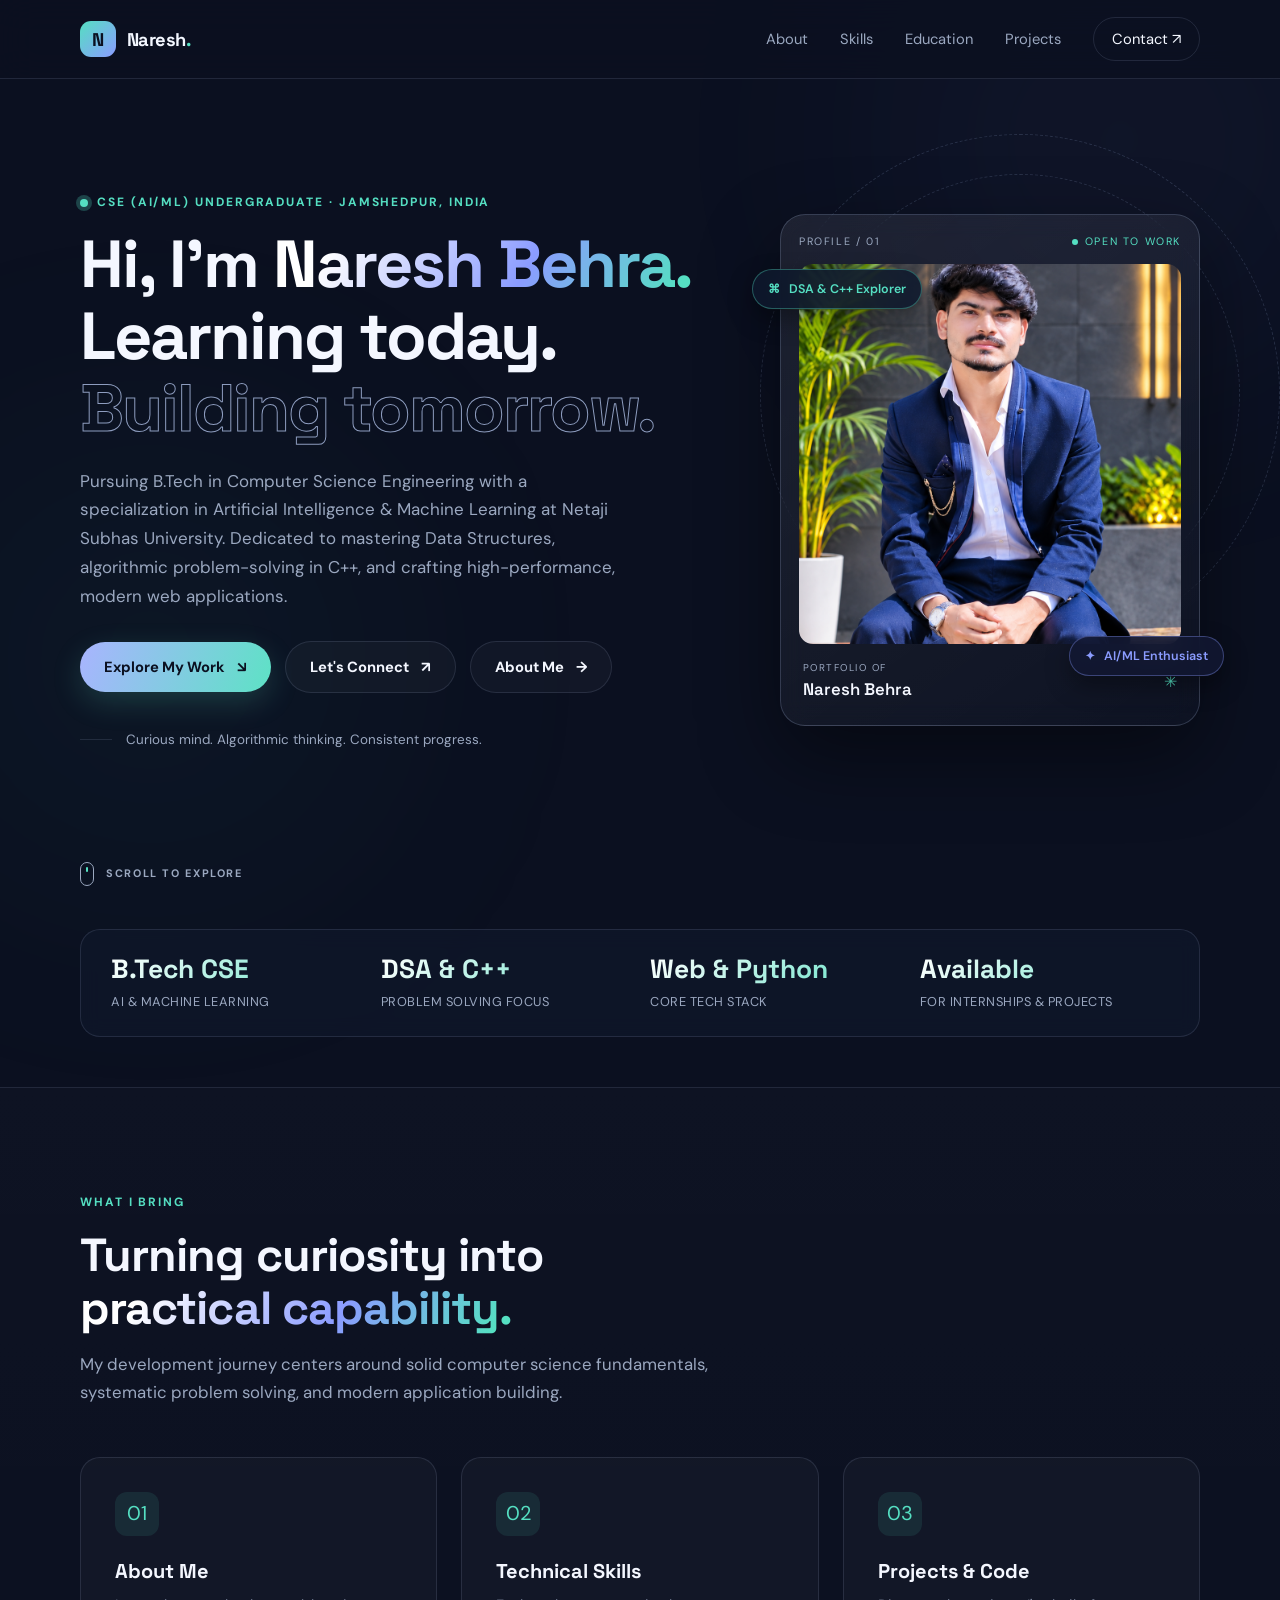
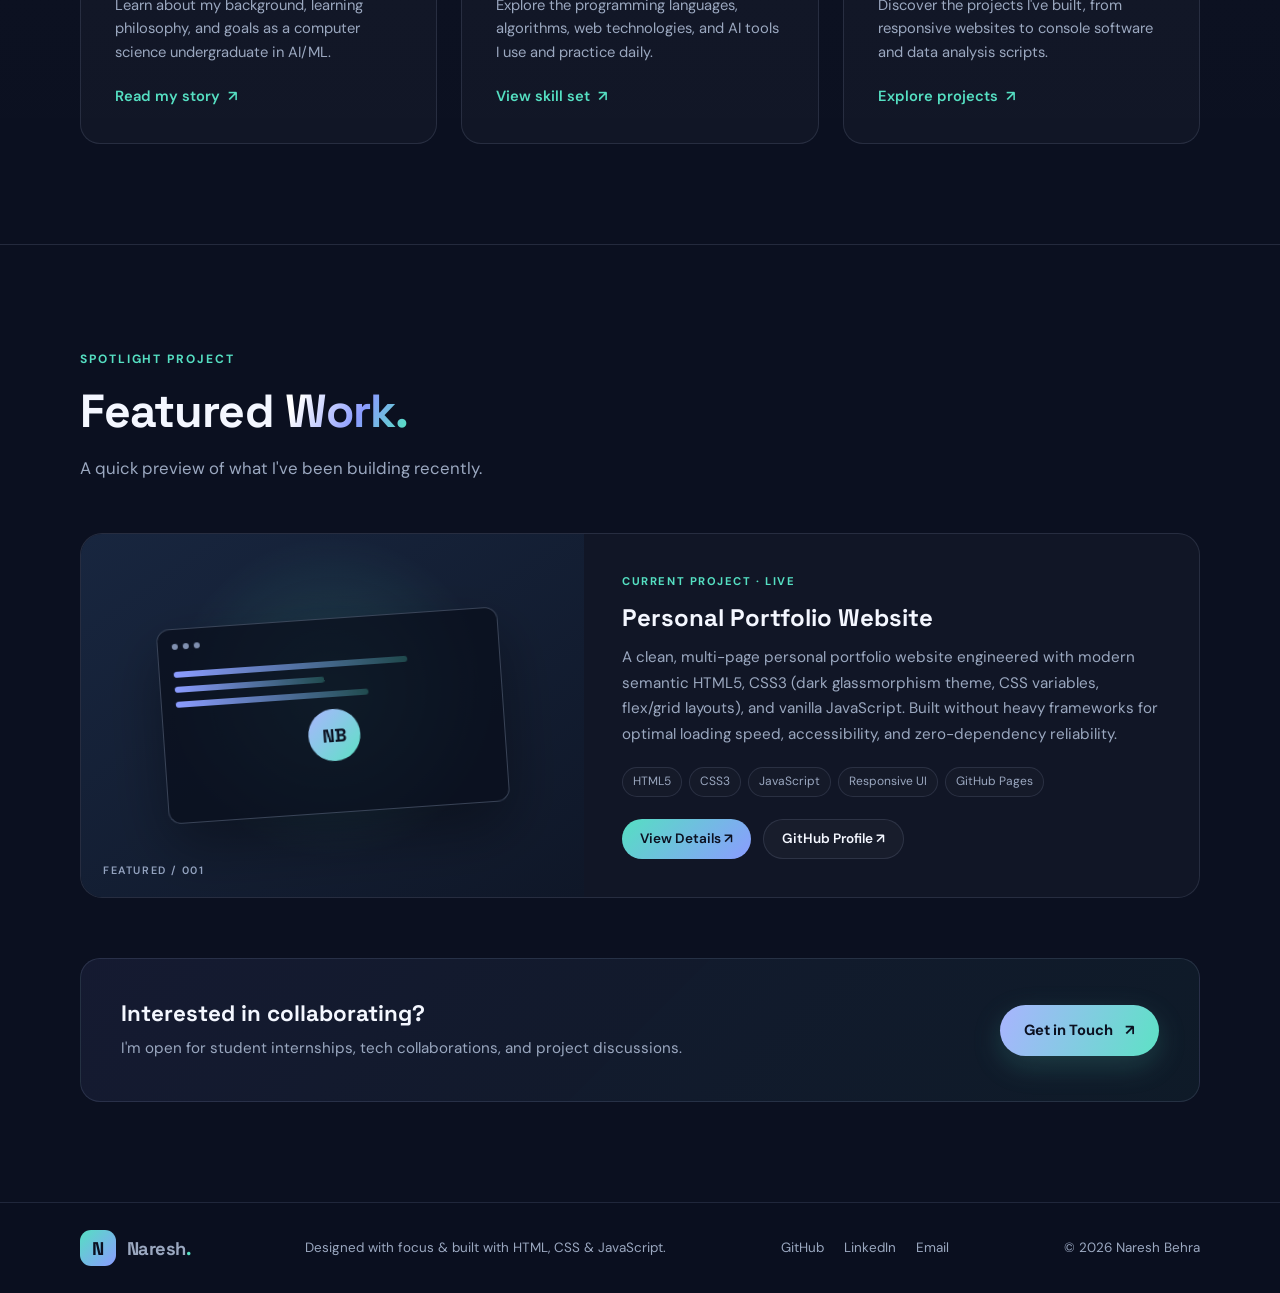
==== index.html @ 18ef7a57 "feat: complete professional portfolio upgrade with assets" ====
<!DOCTYPE html>
<html lang="en">

<head>
    <meta charset="UTF-8">
    <meta name="viewport" content="width=device-width, initial-scale=1.0">

    <meta name="description"
        content="Naresh Behra - B.Tech Computer Science Engineering (AI/ML) student portfolio. Passionate about DSA, C++, web development, and artificial intelligence.">
    <meta name="keywords"
        content="Naresh Behra, Portfolio, CSE, AI ML, B.Tech, Jamshedpur, C++, DSA, Web Developer">
    <meta name="author" content="Naresh Behra">
    <meta name="theme-color" content="#0b1020">

    <!-- Open Graph for LinkedIn / WhatsApp preview -->
    <meta property="og:title" content="Naresh Behra | CSE (AI/ML) Student Portfolio">
    <meta property="og:description"
        content="Portfolio of Naresh Behra - B.Tech CSE (AI/ML) student at Netaji Subhas University, Jamshedpur.">
    <meta property="og:type" content="website">

    <!-- Favicon -->
    <link rel="icon" type="image/svg+xml"
        href="data:image/svg+xml,<svg xmlns='http://www.w3.org/2000/svg' viewBox='0 0 100 100'><rect width='100' height='100' rx='25' fill='%230b1020'/><text x='50%' y='68%' font-family='sans-serif' font-weight='900' font-size='60' fill='%2355dfc2' text-anchor='middle'>N</text></svg>">

    <title>Home | Naresh Behra</title>

    <!-- Google Fonts -->
    <link rel="preconnect" href="https://fonts.googleapis.com">
    <link rel="preconnect" href="https://fonts.gstatic.com" crossorigin>
    <link
        href="https://fonts.googleapis.com/css2?family=DM+Sans:ital,wght@0,400;0,500;0,600;0,700;1,400&family=Space+Grotesk:wght@400;500;600;700&display=swap"
        rel="stylesheet">

    <!-- CSS -->
    <link rel="stylesheet" href="style.css">

    <!-- JavaScript -->
    <script src="script.js" defer></script>
</head>

<body>

    <!-- ==============================
         BACKGROUND EFFECTS
    ================================= -->
    <div class="ambient ambient-one" aria-hidden="true"></div>
    <div class="ambient ambient-two" aria-hidden="true"></div>

    <!-- ==============================
         NAVIGATION BAR
    ================================= -->
    <header class="site-header">
        <nav class="nav container" aria-label="Main navigation">
            <!-- Brand Logo -->
            <a class="brand" href="index.html">
                <span class="brand-mark">N</span>
                <span>Naresh<span class="brand-dot">.</span></span>
            </a>

            <!-- Mobile Menu Button -->
            <button class="menu-toggle" id="menuToggle" aria-label="Open navigation" aria-expanded="false">
                ☰
            </button>

            <!-- Navigation Links -->
            <div class="nav-links" id="navLinks">
                <a href="about.html">About</a>
                <a href="skills.html">Skills</a>
                <a href="education.html">Education</a>
                <a href="projects.html">Projects</a>
                <a href="contact.html" class="nav-contact">Contact <span>↗</span></a>
            </div>
        </nav>
    </header>

    <!-- ==============================
         MAIN CONTENT
    ================================= -->
    <main>

        <!-- ==============================
             HERO SECTION
        ================================= -->
        <section class="hero container" id="home">
            <!-- Hero Copy -->
            <div class="hero-copy">
                <p class="eyebrow">
                    <span class="status-dot"></span>
                    CSE (AI/ML) UNDERGRADUATE · JAMSHEDPUR, INDIA
                </p>

                <h1>
                    Hi, I'm
                    <span class="gradient-text">Naresh Behra.</span>
                    <br>
                    Learning today.
                    <br>
                    <span class="outline-text">Building tomorrow.</span>
                </h1>

                <p class="hero-description">
                    Pursuing B.Tech in Computer Science Engineering with a specialization in Artificial Intelligence &
                    Machine Learning at Netaji Subhas University. Dedicated to mastering Data Structures, algorithmic
                    problem-solving in C++, and crafting high-performance, modern web applications.
                </p>

                <!-- Hero Buttons -->
                <div class="hero-actions">
                    <a class="button button-primary" href="projects.html">
                        Explore My Work
                        <span>↘</span>
                    </a>

                    <a class="button button-quiet" href="contact.html">
                        Let's Connect
                        <span>↗</span>
                    </a>

                    <a class="button button-quiet" href="about.html">
                        About Me
                        <span>→</span>
                    </a>
                </div>

                <!-- Hero Meta Line -->
                <div class="hero-meta">
                    <span class="meta-line"></span>
                    <span>Curious mind. Algorithmic thinking. Consistent progress.</span>
                </div>
            </div>

            <!-- ==============================
                 PROFILE IMAGE / VISUAL
            ================================= -->
            <div class="hero-visual">
                <div class="photo-frame">
                    <!-- Image Header -->
                    <div class="photo-topline">
                        <span>PROFILE / 01</span>
                        <span class="live-label">
                            <i></i>
                            OPEN TO WORK
                        </span>
                    </div>

                    <!-- Profile Image with Fallback -->
                    <img class="profile-photo"
                         src="assets/images/profile.png"
                         alt="Naresh Behra profile photo"
                         onerror="this.classList.add('img-fallback'); document.getElementById('avatarFallback').classList.add('show');">

                    <!-- Fallback Avatar (shown if image is missing) -->
                    <div class="avatar-fallback" id="avatarFallback">
                        <div class="avatar-fallback-initials">NB</div>
                        <div class="avatar-fallback-name">Naresh Behra</div>
                        <div class="avatar-fallback-tag">B.TECH CSE (AI/ML)</div>
                    </div>

                    <!-- Image Caption -->
                    <div class="photo-caption">
                        <div>
                            <span class="caption-label">PORTFOLIO OF</span>
                            <strong>Naresh Behra</strong>
                        </div>
                        <span class="caption-symbol">✳</span>
                    </div>
                </div>

                <!-- Floating Decorative Chips -->
                <div class="floating-chip chip-top">
                    <span>⌘</span>
                    DSA & C++ Explorer
                </div>

                <div class="floating-chip chip-bottom">
                    <span>✦</span>
                    AI/ML Enthusiast
                </div>

                <!-- Decorative Orbits -->
                <div class="orbit orbit-one"></div>
                <div class="orbit orbit-two"></div>
            </div>

            <!-- Scroll Indicator -->
            <a class="scroll-cue" href="about.html">
                <span class="scroll-mouse"></span>
                SCROLL TO EXPLORE
            </a>
        </section>

        <!-- ==============================
             STATS STRIP SECTION
        ================================= -->
        <section class="container" style="margin-top: -20px; margin-bottom: 50px;">
            <div class="stats-strip">
                <div class="stat-item">
                    <span class="stat-number">B.Tech CSE</span>
                    <span class="stat-label">AI & MACHINE LEARNING</span>
                </div>
                <div class="stat-item">
                    <span class="stat-number">DSA & C++</span>
                    <span class="stat-label">PROBLEM SOLVING FOCUS</span>
                </div>
                <div class="stat-item">
                    <span class="stat-number">Web & Python</span>
                    <span class="stat-label">CORE TECH STACK</span>
                </div>
                <div class="stat-item">
                    <span class="stat-number">Available</span>
                    <span class="stat-label">FOR INTERNSHIPS & PROJECTS</span>
                </div>
            </div>
        </section>

        <!-- ==============================
             WELCOME / CAPABILITIES SECTION
        ================================= -->
        <section class="section section-alt">
            <div class="container">
                <div class="section-heading">
                    <p class="eyebrow">WHAT I BRING</p>
                    <h2>
                        Turning curiosity into
                        <span class="gradient-text">practical capability.</span>
                    </h2>
                    <p class="section-intro">
                        My development journey centers around solid computer science fundamentals, systematic problem
                        solving, and modern application building.
                    </p>
                </div>

                <!-- Quick Navigation Cards -->
                <div class="skills-grid">
                    <!-- About Card -->
                    <article class="skill-card">
                        <div class="skill-icon">01</div>
                        <h3>About Me</h3>
                        <p>
                            Learn about my background, learning philosophy, and goals as a computer science
                            undergraduate in AI/ML.
                        </p>
                        <a class="text-link" href="about.html">
                            Read my story <span>↗</span>
                        </a>
                    </article>

                    <!-- Skills Card -->
                    <article class="skill-card">
                        <div class="skill-icon">02</div>
                        <h3>Technical Skills</h3>
                        <p>
                            Explore the programming languages, algorithms, web technologies, and AI tools I use and
                            practice daily.
                        </p>
                        <a class="text-link" href="skills.html">
                            View skill set <span>↗</span>
                        </a>
                    </article>

                    <!-- Projects Card -->
                    <article class="skill-card">
                        <div class="skill-icon">03</div>
                        <h3>Projects & Code</h3>
                        <p>
                            Discover the projects I've built, from responsive websites to console software and data
                            analysis scripts.
                        </p>
                        <a class="text-link" href="projects.html">
                            Explore projects <span>↗</span>
                        </a>
                    </article>
                </div>
            </div>
        </section>

        <!-- ==============================
             FEATURED SPOTLIGHT SECTION
        ================================= -->
        <section class="section container">
            <div class="section-heading">
                <p class="eyebrow">SPOTLIGHT PROJECT</p>
                <h2>Featured <span class="gradient-text">Work.</span></h2>
                <p class="section-intro">
                    A quick preview of what I've been building recently.
                </p>
            </div>

            <article class="project-card">
                <div class="project-art">
                    <div class="art-window">
                        <div class="window-dots"><i></i><i></i><i></i></div>
                        <div class="art-lines"><span></span><span></span><span></span></div>
                        <div class="art-orb">NB</div>
                    </div>
                    <span class="art-label">FEATURED / 001</span>
                </div>

                <div class="project-info">
                    <div class="project-status">CURRENT PROJECT · LIVE</div>
                    <h3>Personal Portfolio Website</h3>
                    <p>
                        A clean, multi-page personal portfolio website engineered with modern semantic HTML5, CSS3
                        (dark glassmorphism theme, CSS variables, flex/grid layouts), and vanilla JavaScript. Built
                        without heavy frameworks for optimal loading speed, accessibility, and zero-dependency
                        reliability.
                    </p>

                    <div class="skill-tags">
                        <span>HTML5</span>
                        <span>CSS3</span>
                        <span>JavaScript</span>
                        <span>Responsive UI</span>
                        <span>GitHub Pages</span>
                    </div>

                    <div class="project-actions">
                        <a href="projects.html" class="project-btn project-btn-primary">
                            View Details ↗
                        </a>
                        <a href="https://github.com/NB-CSE" target="_blank" rel="noopener noreferrer"
                            class="project-btn project-btn-secondary">
                            GitHub Profile ↗
                        </a>
                    </div>
                </div>
            </article>

            <!-- Call to Action Banner -->
            <div style="margin-top: 60px; padding: 40px; border-radius: var(--radius-lg); background: linear-gradient(135deg, rgba(139, 156, 255, 0.08), rgba(85, 223, 194, 0.05)); border: 1px solid var(--line); display: flex; flex-wrap: wrap; justify-content: space-between; align-items: center; gap: 20px;">
                <div>
                    <h3 style="margin: 0 0 8px; font: 700 1.4rem 'Space Grotesk', sans-serif;">Interested in collaborating?</h3>
                    <p style="margin: 0; color: var(--muted); font-size: 0.95rem;">I'm open for student internships, tech collaborations, and project discussions.</p>
                </div>
                <a href="contact.html" class="button button-primary">
                    Get in Touch <span>↗</span>
                </a>
            </div>
        </section>

    </main>

    <!-- ==============================
         FOOTER SECTION
    ================================= -->
    <footer class="site-footer">
        <div class="container footer-inner">
            <a class="brand" href="index.html">
                <span class="brand-mark">N</span>
                <span>Naresh<span class="brand-dot">.</span></span>
            </a>

            <p>
                Designed with focus & built with HTML, CSS & JavaScript.
            </p>

            <div class="footer-links">
                <a href="https://github.com/NB-CSE" target="_blank" rel="noopener noreferrer">GitHub</a>
                <a href="https://www.linkedin.com/in/naresh-b25269381" target="_blank" rel="noopener noreferrer">LinkedIn</a>
                <a href="mailto:nareshbehra911@gmail.com">Email</a>
            </div>

            <span>
                © <span class="current-year">2026</span> Naresh Behra
            </span>
        </div>
    </footer>

</body>

</html>
---- style.css ----
@import url('https://fonts.googleapis.com/css2?family=DM+Sans:ital,wght@0,400;0,500;0,600;0,700;1,400&family=Space+Grotesk:wght@400;500;600;700&display=swap');

/* ==========================================================================
   1. ROOT VARIABLES & THEME SETUP
   ========================================================================== */

:root {
    --bg: #0b1020;
    --surface: #111a2e;
    --surface-2: #151f35;
    --surface-card: rgba(255, 255, 255, 0.028);
    --surface-card-hover: rgba(255, 255, 255, 0.055);
    --text: #f4f7ff;
    --muted: #9ba8c0;
    --line: rgba(184, 202, 235, .13);
    --line-highlight: rgba(85, 223, 194, 0.35);
    --accent: #8b9cff;
    --accent-2: #55dfc2;
    --accent-glow: rgba(85, 223, 194, 0.18);
    --max: 1120px;
    --radius-sm: 8px;
    --radius-md: 14px;
    --radius-lg: 20px;
    --radius-full: 9999px;
    --shadow-soft: 0 10px 30px rgba(0, 0, 0, 0.35);
    --shadow-hover: 0 20px 45px rgba(0, 0, 0, 0.45);
}

/* ==========================================================================
   2. GLOBAL RESET & BASE STYLES
   ========================================================================== */

*, *::before, *::after {
    box-sizing: border-box;
}

html {
    scroll-behavior: smooth;
    scroll-padding-top: 90px;
}

body {
    margin: 0;
    color: var(--text);
    background: var(--bg);
    font-family: 'DM Sans', -apple-system, BlinkMacSystemFont, 'Segoe UI', Roboto, sans-serif;
    line-height: 1.65;
    overflow-x: hidden;
    -webkit-font-smoothing: antialiased;
    -moz-osx-font-smoothing: grayscale;
}

a {
    color: inherit;
    text-decoration: none;
}

button, input, textarea {
    font: inherit;
}

img {
    max-width: 100%;
    height: auto;
    display: block;
}

.container {
    width: min(var(--max), calc(100% - 48px));
    margin-inline: auto;
}

/* ==========================================================================
   3. AMBIENT GLOW BACKGROUNDS
   ========================================================================== */

.ambient {
    position: fixed;
    border-radius: 50%;
    filter: blur(140px);
    z-index: -1;
    pointer-events: none;
    opacity: 0.65;
}

.ambient-one {
    top: -120px;
    right: -100px;
    width: 520px;
    height: 520px;
    background: radial-gradient(circle, rgba(139, 156, 255, .22), transparent 70%);
}

.ambient-two {
    top: 40%;
    left: -150px;
    width: 600px;
    height: 600px;
    background: radial-gradient(circle, rgba(85, 223, 194, .14), transparent 70%);
}

/* ==========================================================================
   4. NAVIGATION BAR
   ========================================================================== */

.site-header {
    position: sticky;
    top: 0;
    z-index: 100;
    background: rgba(11, 16, 32, .82);
    backdrop-filter: blur(18px);
    -webkit-backdrop-filter: blur(18px);
    border-bottom: 1px solid var(--line);
    transition: background 0.3s;
}

.nav {
    min-height: 78px;
    display: flex;
    align-items: center;
    justify-content: space-between;
}

.brand {
    display: inline-flex;
    align-items: center;
    gap: 11px;
    font: 700 1.15rem 'Space Grotesk', sans-serif;
    letter-spacing: -.03em;
    transition: transform 0.2s;
}

.brand:hover {
    transform: scale(1.02);
}

.brand-mark {
    display: grid;
    place-items: center;
    width: 36px;
    height: 36px;
    border-radius: 11px;
    color: #0b1020;
    background: linear-gradient(135deg, var(--accent-2), var(--accent));
    font-weight: 800;
}

.brand-dot {
    color: var(--accent-2);
}

.nav-links {
    display: flex;
    align-items: center;
    gap: 32px;
    color: var(--muted);
    font-size: .92rem;
}

.nav-links a {
    position: relative;
    padding: 6px 0;
    transition: color .2s;
}

.nav-links a:hover,
.nav-links a:focus-visible {
    color: var(--text);
}

/* Active Nav Link Styling */
.nav-links a.active {
    color: var(--text);
    font-weight: 600;
}

.nav-links a.active::after {
    content: '';
    position: absolute;
    bottom: -4px;
    left: 0;
    width: 100%;
    height: 2px;
    background: linear-gradient(90deg, var(--accent-2), var(--accent));
    border-radius: 2px;
}

.nav-contact {
    color: var(--text) !important;
    border: 1px solid var(--line);
    border-radius: var(--radius-full);
    padding: 9px 18px !important;
    transition: all .25s ease !important;
}

.nav-contact:hover {
    border-color: var(--accent-2);
    background: rgba(85, 223, 194, .1);
    transform: translateY(-2px);
}

.nav-contact.active {
    border-color: var(--accent-2) !important;
    background: rgba(85, 223, 194, .15) !important;
}

.nav-contact.active::after {
    display: none;
}

.menu-toggle {
    display: none;
    border: 1px solid var(--line);
    color: var(--text);
    background: var(--surface);
    border-radius: 10px;
    padding: 8px 12px;
    cursor: pointer;
    font-size: 1.15rem;
    transition: background 0.2s, border-color 0.2s;
}

.menu-toggle:hover {
    border-color: var(--accent-2);
}

/* ==========================================================================
   5. HERO SECTION
   ========================================================================== */

.hero {
    min-height: calc(100vh - 78px);
    display: grid;
    grid-template-columns: 1.15fr .85fr;
    gap: 40px;
    align-items: center;
    position: relative;
    padding-top: 40px;
    padding-bottom: 80px;
}

.eyebrow {
    display: inline-flex;
    align-items: center;
    gap: 9px;
    margin: 0 0 16px;
    font-size: .75rem;
    letter-spacing: .16em;
    font-weight: 700;
    color: var(--accent-2);
    text-transform: uppercase;
}

.status-dot {
    width: 8px;
    height: 8px;
    border-radius: 50%;
    background: var(--accent-2);
    box-shadow: 0 0 0 4px rgba(85, 223, 194, .25);
    animation: pulse 2.4s infinite;
}

@keyframes pulse {
    0%, 100% {
        box-shadow: 0 0 0 3px rgba(85, 223, 194, .3);
    }
    50% {
        box-shadow: 0 0 0 8px rgba(85, 223, 194, 0);
    }
}

h1 {
    font: 700 clamp(2.6rem, 5.2vw, 4.4rem) / 1.08 'Space Grotesk', sans-serif;
    letter-spacing: -.03em;
    margin: 0 0 22px;
}

.gradient-text {
    background: linear-gradient(120deg, #fff 15%, var(--accent) 60%, var(--accent-2) 95%);
    -webkit-background-clip: text;
    background-clip: text;
    -webkit-text-fill-color: transparent;
}

.outline-text {
    color: transparent;
    -webkit-text-stroke: 1px #8e9dbf;
}

.hero-description {
    max-width: 560px;
    color: var(--muted);
    font-size: 1.06rem;
    line-height: 1.7;
    margin-bottom: 30px;
}

.hero-actions {
    display: flex;
    flex-wrap: wrap;
    gap: 14px;
    align-items: center;
}

.button {
    display: inline-flex;
    align-items: center;
    gap: 12px;
    padding: 13px 24px;
    border-radius: var(--radius-full);
    font-weight: 700;
    font-size: .92rem;
    transition: transform .2s ease, box-shadow .2s ease, background .2s ease, border-color .2s ease;
    cursor: pointer;
}

.button:hover {
    transform: translateY(-3px);
}

.button-primary {
    color: #0b1020;
    background: linear-gradient(110deg, #a9b4ff, #5de2c5);
    box-shadow: 0 10px 30px rgba(94, 226, 197, .18);
    border: none;
}

.button-primary:hover {
    box-shadow: 0 15px 35px rgba(94, 226, 197, .3);
}

.button-quiet {
    border: 1px solid var(--line);
    background: rgba(255, 255, 255, .03);
    color: var(--text);
}

.button-quiet:hover {
    border-color: var(--accent);
    background: rgba(139, 156, 255, 0.1);
}

.hero-meta {
    display: flex;
    align-items: center;
    gap: 14px;
    margin-top: 36px;
    color: var(--muted);
    font-size: .84rem;
}

.meta-line {
    width: 32px;
    height: 1px;
    background: var(--line);
}

/* ==========================================================================
   6. STATS STRIP
   ========================================================================== */

.stats-strip {
    display: grid;
    grid-template-columns: repeat(auto-fit, minmax(180px, 1fr));
    gap: 20px;
    margin-top: 48px;
    padding: 24px 30px;
    border: 1px solid var(--line);
    border-radius: var(--radius-lg);
    background: rgba(17, 26, 46, 0.55);
    backdrop-filter: blur(10px);
}

.stat-item {
    display: flex;
    flex-direction: column;
}

.stat-number {
    font: 700 1.65rem 'Space Grotesk', sans-serif;
    color: var(--text);
    background: linear-gradient(135deg, #ffffff, var(--accent-2));
    -webkit-background-clip: text;
    -webkit-text-fill-color: transparent;
    line-height: 1.2;
}

.stat-label {
    font-size: 0.8rem;
    color: var(--muted);
    margin-top: 5px;
    letter-spacing: 0.04em;
}

/* ==========================================================================
   7. PROFILE IMAGE & VISUAL FRAME
   ========================================================================== */

.hero-visual {
    position: relative;
    justify-self: end;
    width: 100%;
    max-width: 420px;
}

.photo-frame {
    position: relative;
    padding: 18px;
    border: 1px solid rgba(178, 195, 230, .22);
    border-radius: 25px;
    background: linear-gradient(145deg, rgba(255, 255, 255, .08), rgba(255, 255, 255, .015));
    box-shadow: 0 30px 80px rgba(0, 0, 0, .45);
    backdrop-filter: blur(12px);
    overflow: hidden;
}

.photo-topline {
    display: flex;
    justify-content: space-between;
    align-items: center;
    margin-bottom: 14px;
    font-size: .67rem;
    letter-spacing: .15em;
    color: var(--muted);
}

.live-label {
    display: inline-flex;
    align-items: center;
    gap: 7px;
    color: var(--accent-2);
}

.live-label i {
    width: 6px;
    height: 6px;
    border-radius: 50%;
    background: var(--accent-2);
}

.profile-photo {
    display: block;
    width: 100%;
    height: auto;
    max-height: 380px;
    object-fit: cover;
    object-position: center top;
    border-radius: 14px;
    background: linear-gradient(135deg, #1b263b, #0f172a);
    transition: transform .3s ease;
}

.profile-photo:hover {
    transform: scale(1.02);
}

/* Graceful Fallback if profile image fails to load */
.profile-photo.img-fallback {
    display: none !important;
}

.avatar-fallback {
    display: none;
    width: 100%;
    height: 320px;
    border-radius: 14px;
    background: linear-gradient(135deg, #18233c, #0e1526);
    border: 1px dashed rgba(85, 223, 194, 0.35);
    flex-direction: column;
    align-items: center;
    justify-content: center;
    text-align: center;
    padding: 20px;
}

.avatar-fallback.show {
    display: flex;
}

.avatar-fallback-initials {
    width: 90px;
    height: 90px;
    border-radius: 50%;
    background: linear-gradient(135deg, var(--accent-2), var(--accent));
    color: #0b1020;
    display: grid;
    place-items: center;
    font: 700 2.2rem 'Space Grotesk', sans-serif;
    box-shadow: 0 10px 25px rgba(85, 223, 194, 0.25);
    margin-bottom: 12px;
}

.avatar-fallback-name {
    font: 600 1.15rem 'Space Grotesk', sans-serif;
    color: var(--text);
    margin-bottom: 4px;
}

.avatar-fallback-tag {
    color: var(--accent-2);
    font-size: 0.75rem;
    letter-spacing: 0.1em;
    font-weight: 600;
}

.photo-caption {
    display: flex;
    justify-content: space-between;
    align-items: center;
    padding: 16px 4px 4px;
}

.caption-label {
    display: block;
    color: var(--muted);
    font-size: .62rem;
    letter-spacing: .15em;
}

.photo-caption strong {
    font: 600 1.05rem 'Space Grotesk', sans-serif;
}

.caption-symbol {
    color: var(--accent-2);
}

/* ==========================================================================
   8. FLOATING ELEMENTS & ORBITS
   ========================================================================== */

.floating-chip {
    position: absolute;
    display: inline-flex;
    align-items: center;
    gap: 9px;
    padding: 9px 15px;
    border-radius: var(--radius-full);
    font-size: .78rem;
    font-weight: 600;
    backdrop-filter: blur(14px);
    box-shadow: 0 10px 25px rgba(0, 0, 0, .35);
    z-index: 2;
    animation: float 6s ease-in-out infinite;
}

.chip-top {
    top: 55px;
    left: -28px;
    color: var(--accent-2);
    border: 1px solid rgba(85, 223, 194, .35);
    background: rgba(14, 25, 45, .88);
}

.chip-bottom {
    bottom: 50px;
    right: -24px;
    color: var(--accent);
    border: 1px solid rgba(139, 156, 255, .35);
    background: rgba(18, 23, 49, .88);
    animation-delay: -3s;
}

@keyframes float {
    0%, 100% {
        transform: translateY(0);
    }
    50% {
        transform: translateY(-8px);
    }
}

.orbit {
    position: absolute;
    border-radius: 50%;
    border: 1px dashed rgba(162, 184, 226, .18);
    z-index: -1;
    pointer-events: none;
}

.orbit-one {
    width: 440px;
    height: 440px;
    top: -40px;
    right: -40px;
}

.orbit-two {
    width: 520px;
    height: 520px;
    top: -80px;
    right: -80px;
}

.scroll-cue {
    position: absolute;
    bottom: 15px;
    left: 0;
    display: inline-flex;
    align-items: center;
    gap: 12px;
    color: var(--muted);
    font-size: .68rem;
    letter-spacing: .15em;
    font-weight: 700;
    transition: color 0.2s;
}

.scroll-cue:hover {
    color: var(--text);
}

.scroll-mouse {
    width: 14px;
    height: 24px;
    border: 1.5px solid var(--muted);
    border-radius: 12px;
    position: relative;
}

.scroll-mouse::after {
    content: '';
    position: absolute;
    top: 4px;
    left: 50%;
    transform: translateX(-50%);
    width: 2px;
    height: 5px;
    background: var(--accent-2);
    border-radius: 2px;
    animation: scrollWheel 2s infinite;
}

@keyframes scrollWheel {
    0% {
        opacity: 0;
        transform: translate(-50%, 0);
    }
    40% {
        opacity: 1;
    }
    100% {
        opacity: 0;
        transform: translate(-50%, 8px);
    }
}

/* ==========================================================================
   9. GENERAL SECTIONS
   ========================================================================== */

.section {
    padding-top: 100px;
    padding-bottom: 100px;
    position: relative;
}

.section-alt {
    background: linear-gradient(180deg, rgba(255, 255, 255, .015), rgba(255, 255, 255, .003));
    border-top: 1px solid var(--line);
    border-bottom: 1px solid var(--line);
}

.section-heading {
    max-width: 660px;
    margin-bottom: 50px;
}

.section-heading h2 {
    font: 700 clamp(1.9rem, 3.8vw, 2.9rem) / 1.15 'Space Grotesk', sans-serif;
    letter-spacing: -.02em;
    margin: 0 0 16px;
}

.muted-heading {
    color: var(--muted);
}

.section-intro {
    color: var(--muted);
    font-size: 1.05rem;
    margin: 0;
}

/* ==========================================================================
   10. ABOUT SECTION
   ========================================================================== */

.about-grid {
    display: grid;
    grid-template-columns: 1.15fr .85fr;
    gap: 50px;
    align-items: start;
}

.about-lead {
    font-size: 1.22rem;
    line-height: 1.7;
    color: var(--text);
    margin-top: 0;
}

.about-detail p {
    color: var(--muted);
    font-size: 1rem;
    line-height: 1.75;
    margin-top: 0;
    margin-bottom: 24px;
}

.text-link {
    display: inline-flex;
    align-items: center;
    gap: 8px;
    color: var(--accent-2);
    font-weight: 600;
    font-size: .92rem;
    transition: gap .2s ease;
}

.text-link:hover {
    gap: 12px;
}

.value-strip {
    display: grid;
    grid-template-columns: repeat(3, 1fr);
    margin-top: 50px;
    border: 1px solid var(--line);
    border-radius: var(--radius-lg);
    background: var(--surface-card);
    overflow: hidden;
}

.value-strip > div {
    padding: 30px;
    border-right: 1px solid var(--line);
    transition: background .2s;
}

.value-strip > div:last-child {
    border-right: 0;
}

.value-strip > div:hover {
    background: rgba(255, 255, 255, .02);
}

.value-icon {
    display: grid;
    place-items: center;
    width: 38px;
    height: 38px;
    border-radius: 10px;
    background: rgba(85, 223, 194, .1);
    color: var(--accent-2);
    font-size: 1.15rem;
    margin-bottom: 14px;
}

.value-strip strong {
    display: block;
    font: 600 1.05rem 'Space Grotesk', sans-serif;
    margin-bottom: 4px;
}

.value-strip small {
    color: var(--muted);
    font-size: .84rem;
}

/* Quick Facts / Info Table */
.info-cards-grid {
    display: grid;
    grid-template-columns: repeat(auto-fit, minmax(240px, 1fr));
    gap: 20px;
    margin-top: 40px;
}

.info-card {
    padding: 24px;
    border: 1px solid var(--line);
    border-radius: var(--radius-md);
    background: var(--surface-card);
    transition: transform .2s, border-color .2s;
}

.info-card:hover {
    transform: translateY(-3px);
    border-color: var(--line-highlight);
}

.info-card-label {
    font-size: 0.72rem;
    letter-spacing: 0.12em;
    color: var(--accent-2);
    font-weight: 700;
    text-transform: uppercase;
    margin-bottom: 8px;
}

.info-card-value {
    font: 600 1.05rem 'Space Grotesk', sans-serif;
    color: var(--text);
    margin-bottom: 4px;
}

.info-card-desc {
    font-size: 0.84rem;
    color: var(--muted);
    margin: 0;
}

/* ==========================================================================
   11. SKILLS SECTION
   ========================================================================== */

.skills-category {
    margin-bottom: 50px;
}

.skills-category-title {
    font: 700 1.3rem 'Space Grotesk', sans-serif;
    color: var(--text);
    margin-bottom: 22px;
    display: flex;
    align-items: center;
    gap: 12px;
}

.skills-category-title span {
    color: var(--accent-2);
}

.skills-grid-modern {
    display: grid;
    grid-template-columns: repeat(auto-fit, minmax(260px, 1fr));
    gap: 20px;
}

.skill-card-modern {
    padding: 24px;
    border: 1px solid var(--line);
    border-radius: var(--radius-lg);
    background: var(--surface-card);
    transition: transform .25s ease, border-color .25s ease, background .25s ease;
    display: flex;
    flex-direction: column;
}

.skill-card-modern:hover {
    transform: translateY(-4px);
    border-color: var(--line-highlight);
    background: var(--surface-card-hover);
}

.skill-card-header {
    display: flex;
    align-items: center;
    gap: 14px;
    margin-bottom: 14px;
}

.skill-card-icon {
    width: 44px;
    height: 44px;
    border-radius: 12px;
    background: rgba(85, 223, 194, 0.12);
    color: var(--accent-2);
    display: grid;
    place-items: center;
    font-size: 1.3rem;
    flex-shrink: 0;
}

.skill-card-modern h3 {
    margin: 0;
    font: 700 1.15rem 'Space Grotesk', sans-serif;
}

.skill-card-modern p {
    color: var(--muted);
    font-size: .88rem;
    line-height: 1.6;
    margin: 0 0 16px;
    flex-grow: 1;
}

.skill-tags {
    display: flex;
    flex-wrap: wrap;
    gap: 7px;
}

.skill-tags span {
    padding: 4px 10px;
    border: 1px solid var(--line);
    border-radius: var(--radius-full);
    font-size: .75rem;
    color: var(--muted);
    background: rgba(255, 255, 255, .02);
    transition: border-color 0.2s, color 0.2s;
}

.skill-card-modern:hover .skill-tags span {
    border-color: rgba(85, 223, 194, .25);
    color: var(--text);
}

/* Original Legacy Card support */
.skills-grid {
    display: grid;
    grid-template-columns: repeat(3, 1fr);
    gap: 24px;
}

.skill-card {
    padding: 34px;
    border: 1px solid var(--line);
    border-radius: var(--radius-lg);
    background: var(--surface-card);
    transition: transform .25s ease, border-color .25s ease;
    display: flex;
    flex-direction: column;
}

.skill-card:hover {
    transform: translateY(-4px);
    border-color: var(--line-highlight);
}

.skill-icon {
    width: 44px;
    height: 44px;
    border-radius: 12px;
    background: rgba(85, 223, 194, .1);
    color: var(--accent-2);
    display: grid;
    place-items: center;
    font-size: 1.25rem;
    margin-bottom: 22px;
}

.skill-card h3 {
    margin: 0 0 10px;
    font: 700 1.25rem 'Space Grotesk', sans-serif;
}

.skill-card p {
    color: var(--muted);
    font-size: .92rem;
    margin: 0 0 20px;
    line-height: 1.6;
    flex-grow: 1;
}

/* ==========================================================================
   12. EDUCATION SECTION
   ========================================================================== */

.education-list {
    display: flex;
    flex-direction: column;
    gap: 24px;
}

.education-card {
    display: flex;
    align-items: flex-start;
    gap: 24px;
    padding: 32px;
    border: 1px solid var(--line);
    border-radius: var(--radius-lg);
    background: linear-gradient(110deg, rgba(139, 156, 255, .06), rgba(85, 223, 194, .025));
    transition: transform .25s ease, border-color .25s ease;
}

.education-card:hover {
    transform: translateY(-3px);
    border-color: rgba(139, 156, 255, .35);
}

.education-icon {
    display: grid;
    place-items: center;
    flex: 0 0 54px;
    height: 54px;
    border-radius: 16px;
    color: var(--accent-2);
    background: rgba(85, 223, 194, .12);
    font-size: 1.45rem;
}

.education-copy {
    flex: 1;
}

.card-kicker {
    color: var(--accent-2);
    font-size: .7rem;
    font-weight: 700;
    letter-spacing: .14em;
    margin-bottom: 8px;
    text-transform: uppercase;
}

.education-copy h3 {
    margin: 0 0 6px;
    font: 700 1.25rem 'Space Grotesk', sans-serif;
}

.education-institution {
    color: var(--text);
    font-weight: 500;
    margin: 0 0 4px;
}

.education-duration {
    color: var(--muted);
    font-size: 0.85rem;
    margin: 0 0 14px;
}

.education-description {
    color: var(--muted);
    font-size: 0.92rem;
    line-height: 1.65;
    margin: 0 0 16px;
}

.education-coursework {
    display: flex;
    flex-wrap: wrap;
    gap: 7px;
    align-items: center;
}

.education-coursework-label {
    font-size: 0.75rem;
    font-weight: 600;
    color: var(--muted);
    margin-right: 4px;
}

.education-chip {
    padding: 3px 10px;
    border-radius: 6px;
    background: rgba(255, 255, 255, 0.04);
    border: 1px solid var(--line);
    font-size: 0.74rem;
    color: var(--text);
}

.education-badge {
    padding: 8px 14px;
    border: 1px solid var(--line);
    border-radius: var(--radius-full);
    color: var(--accent-2);
    font-size: .78rem;
    font-weight: 600;
    white-space: nowrap;
}

/* ==========================================================================
   13. PROJECT SECTION
   ========================================================================== */

.projects-list {
    display: flex;
    flex-direction: column;
    gap: 36px;
}

.project-card {
    display: grid;
    grid-template-columns: .9fr 1.1fr;
    overflow: hidden;
    border: 1px solid var(--line);
    border-radius: 22px;
    background: var(--surface-card);
    transition: transform .25s ease, border-color .25s ease, box-shadow .25s ease;
}

.project-card:hover {
    transform: translateY(-4px);
    border-color: var(--line-highlight);
    box-shadow: 0 25px 60px rgba(0, 0, 0, .4);
}

.project-art {
    min-height: 320px;
    display: grid;
    place-items: center;
    position: relative;
    overflow: hidden;
    background: radial-gradient(circle at 50% 45%, rgba(85, 223, 194, .18), transparent 50%), linear-gradient(145deg, #18263f, #0f1728);
}

.art-window {
    width: 68%;
    height: 195px;
    padding: 14px;
    border: 1px solid rgba(190, 210, 245, .25);
    border-radius: 13px;
    background: rgba(8, 14, 27, .75);
    transform: rotate(-4deg);
    box-shadow: 0 25px 60px rgba(0, 0, 0, .35);
}

.window-dots {
    display: flex;
    gap: 5px;
}

.window-dots i {
    width: 6px;
    height: 6px;
    border-radius: 50%;
    background: #8090b0;
}

.art-lines {
    display: grid;
    gap: 9px;
    margin-top: 22px;
}

.art-lines span {
    height: 6px;
    border-radius: 8px;
    background: linear-gradient(90deg, #8b9cff, rgba(85, 223, 194, .25));
}

.art-lines span:nth-child(1) { width: 75%; }
.art-lines span:nth-child(2) { width: 48%; }
.art-lines span:nth-child(3) { width: 62%; }

.art-orb {
    display: grid;
    place-items: center;
    width: 52px;
    height: 52px;
    margin: 12px auto 0;
    border-radius: 50%;
    color: #0b1020;
    background: linear-gradient(135deg, #aab5ff, #5de2c5);
    font: 700 1.15rem 'Space Grotesk', sans-serif;
}

.art-label {
    position: absolute;
    bottom: 18px;
    left: 22px;
    color: #93a2bf;
    font-size: .67rem;
    letter-spacing: .15em;
    font-weight: 600;
}

.project-info {
    padding: 38px;
    display: flex;
    flex-direction: column;
    justify-content: center;
}

.project-status {
    color: var(--accent-2);
    font-size: .7rem;
    font-weight: 700;
    letter-spacing: .14em;
    margin-bottom: 12px;
    text-transform: uppercase;
}

.project-info h3 {
    margin: 0 0 12px;
    font: 700 1.5rem 'Space Grotesk', sans-serif;
}

.project-info p {
    color: var(--muted);
    font-size: .95rem;
    line-height: 1.68;
    margin: 0 0 20px;
}

.project-actions {
    display: flex;
    gap: 12px;
    margin-top: 22px;
    flex-wrap: wrap;
}

.project-btn {
    display: inline-flex;
    align-items: center;
    gap: 8px;
    padding: 8px 18px;
    border-radius: var(--radius-full);
    font-size: 0.85rem;
    font-weight: 600;
    transition: all .2s ease;
}

.project-btn-primary {
    background: linear-gradient(135deg, var(--accent-2), var(--accent));
    color: #0b1020;
}

.project-btn-primary:hover {
    transform: translateY(-2px);
    box-shadow: 0 8px 20px rgba(85, 223, 194, 0.25);
}

.project-btn-secondary {
    border: 1px solid var(--line);
    color: var(--text);
    background: rgba(255, 255, 255, 0.03);
}

.project-btn-secondary:hover {
    border-color: var(--accent);
    color: var(--accent);
    transform: translateY(-2px);
}

.honesty-note {
    color: var(--muted);
    font-size: .85rem;
    margin: 28px 0 0;
    text-align: center;
}

.honesty-note span {
    color: var(--accent-2);
    margin-right: 6px;
}

/* ==========================================================================
   14. CONTACT SECTION & INTERACTIVE FORM
   ========================================================================== */

.contact-section {
    padding: 100px 0;
    background: linear-gradient(120deg, rgba(139, 156, 255, .08), rgba(85, 223, 194, .045));
}

.contact-grid {
    display: grid;
    grid-template-columns: 1fr 1fr;
    gap: 60px;
    align-items: start;
}

.contact-intro {
    max-width: 440px;
    color: var(--muted);
    margin-top: 18px;
    line-height: 1.7;
    font-size: 1.02rem;
}

.contact-list {
    border-top: 1px solid var(--line);
    margin-top: 30px;
}

.contact-item {
    display: grid;
    grid-template-columns: 42px 1fr auto;
    gap: 16px;
    align-items: center;
    padding: 20px 0;
    border-bottom: 1px solid var(--line);
    transition: background 0.2s;
}

.contact-item:hover {
    border-bottom-color: var(--line-highlight);
}

.contact-icon {
    display: grid;
    place-items: center;
    width: 42px;
    height: 42px;
    border-radius: 12px;
    color: var(--accent-2);
    background: rgba(85, 223, 194, .1);
    font-size: 1.15rem;
}

.contact-item small {
    display: block;
    color: var(--muted);
    font-size: .65rem;
    letter-spacing: .14em;
    font-weight: 700;
}

.contact-item strong {
    display: block;
    font-size: .95rem;
    overflow-wrap: anywhere;
}

.contact-arrow {
    color: var(--accent-2);
    font-size: 1.1rem;
    transition: transform .2s ease;
}

.contact-item:hover .contact-arrow {
    transform: translate(3px, -3px);
}

.copy-btn {
    background: rgba(85, 223, 194, 0.12);
    border: 1px solid rgba(85, 223, 194, 0.25);
    color: var(--accent-2);
    padding: 6px 12px;
    border-radius: var(--radius-full);
    font-size: 0.75rem;
    font-weight: 600;
    cursor: pointer;
    transition: all .2s;
}

.copy-btn:hover {
    background: var(--accent-2);
    color: #0b1020;
}

/* Contact Form Card */
.contact-form-card {
    padding: 36px;
    border: 1px solid var(--line);
    border-radius: var(--radius-lg);
    background: rgba(17, 26, 46, 0.65);
    backdrop-filter: blur(14px);
    box-shadow: 0 20px 50px rgba(0, 0, 0, 0.35);
}

.contact-form-card h3 {
    margin: 0 0 8px;
    font: 700 1.4rem 'Space Grotesk', sans-serif;
}

.contact-form-card p {
    color: var(--muted);
    font-size: 0.9rem;
    margin: 0 0 24px;
}

.form-group {
    margin-bottom: 20px;
}

.form-label {
    display: block;
    font-size: 0.78rem;
    font-weight: 600;
    color: var(--muted);
    margin-bottom: 8px;
    letter-spacing: 0.06em;
    text-transform: uppercase;
}

.form-input, .form-textarea {
    width: 100%;
    padding: 13px 16px;
    border: 1px solid var(--line);
    border-radius: 12px;
    background: rgba(11, 16, 32, 0.85);
    color: var(--text);
    font-family: inherit;
    font-size: 0.95rem;
    transition: border-color .2s, box-shadow .2s;
}

.form-input:focus, .form-textarea:focus {
    outline: none;
    border-color: var(--accent-2);
    box-shadow: 0 0 0 3px rgba(85, 223, 194, 0.16);
}

.form-textarea {
    min-height: 120px;
    resize: vertical;
}

/* Toast Message */
.toast {
    position: fixed;
    bottom: 26px;
    right: 26px;
    padding: 14px 22px;
    background: #141e34;
    color: var(--text);
    border: 1px solid var(--accent-2);
    border-radius: var(--radius-md);
    box-shadow: 0 15px 40px rgba(0, 0, 0, 0.45);
    z-index: 1000;
    font-size: 0.9rem;
    display: flex;
    align-items: center;
    gap: 10px;
    transform: translateY(120px);
    opacity: 0;
    transition: transform .35s cubic-bezier(0.16, 1, 0.3, 1), opacity .3s ease;
    pointer-events: none;
}

.toast.show {
    transform: translateY(0);
    opacity: 1;
    pointer-events: auto;
}

/* ==========================================================================
   15. FOOTER
   ========================================================================== */

.site-footer {
    border-top: 1px solid var(--line);
    background: rgba(11, 16, 32, 0.6);
}

.footer-inner {
    min-height: 90px;
    display: flex;
    align-items: center;
    justify-content: space-between;
    gap: 20px;
    color: var(--muted);
    font-size: .84rem;
}

.footer-inner p {
    margin: 0;
}

.footer-links {
    display: flex;
    gap: 20px;
}

.footer-links a {
    color: var(--muted);
    transition: color 0.2s;
}

.footer-links a:hover {
    color: var(--accent-2);
}

/* ==========================================================================
   16. RESPONSIVE DESIGN
   ========================================================================== */

@media (max-width: 860px) {

    .container {
        width: min(var(--max), calc(100% - 36px));
    }

    .menu-toggle {
        display: block;
    }

    .nav-links {
        display: none;
        position: absolute;
        top: 78px;
        left: 0;
        right: 0;
        padding: 22px 24px 28px;
        flex-direction: column;
        align-items: stretch;
        gap: 18px;
        background: #10182a;
        border-bottom: 1px solid var(--line);
        box-shadow: 0 20px 40px rgba(0, 0, 0, 0.4);
    }

    .nav-links.open {
        display: flex;
    }

    .nav-contact {
        text-align: center;
    }

    .hero {
        grid-template-columns: 1fr;
        gap: 60px;
        padding-top: 50px;
    }

    .hero-visual {
        justify-self: center;
        width: min(85%, 390px);
    }

    .scroll-cue {
        bottom: 15px;
    }

    .about-grid,
    .contact-grid {
        grid-template-columns: 1fr;
        gap: 40px;
    }

    .skills-grid {
        grid-template-columns: 1fr 1fr;
    }

    .project-card {
        grid-template-columns: 1fr;
    }

    .project-art {
        min-height: 260px;
    }
}

@media (max-width: 580px) {

    .section {
        padding-top: 70px;
        padding-bottom: 70px;
    }

    .hero {
        min-height: auto;
        padding-bottom: 90px;
    }

    h1 {
        font-size: clamp(2.3rem, 11vw, 3.5rem);
    }

    .hero-description {
        font-size: .98rem;
    }

    .chip-top {
        left: -15px;
        top: 30px;
    }

    .chip-bottom {
        right: -15px;
        bottom: 30px;
    }

    .value-strip {
        grid-template-columns: 1fr;
    }

    .value-strip > div {
        border-right: 0;
        border-bottom: 1px solid var(--line);
    }

    .value-strip > div:last-child {
        border-bottom: 0;
    }

    .skills-grid {
        grid-template-columns: 1fr;
    }

    .education-card {
        flex-direction: column;
        align-items: flex-start;
        padding: 24px;
        gap: 16px;
    }

    .education-badge {
        align-self: flex-start;
    }

    .project-info {
        padding: 26px;
    }

    .contact-section {
        padding: 70px 0;
    }

    .contact-form-card {
        padding: 24px 20px;
    }

    .footer-inner {
        padding-top: 24px;
        padding-bottom: 24px;
        flex-direction: column;
        align-items: flex-start;
    }
}

/* ==========================================================================
   17. REDUCED MOTION
   ========================================================================== */

@media (prefers-reduced-motion: reduce) {
    *,
    *::before,
    *::after {
        scroll-behavior: auto !important;
        transition-duration: .01ms !important;
        animation-duration: .01ms !important;
    }

    .status-dot,
    .floating-chip,
    .scroll-mouse::after {
        animation: none !important;
    }
}
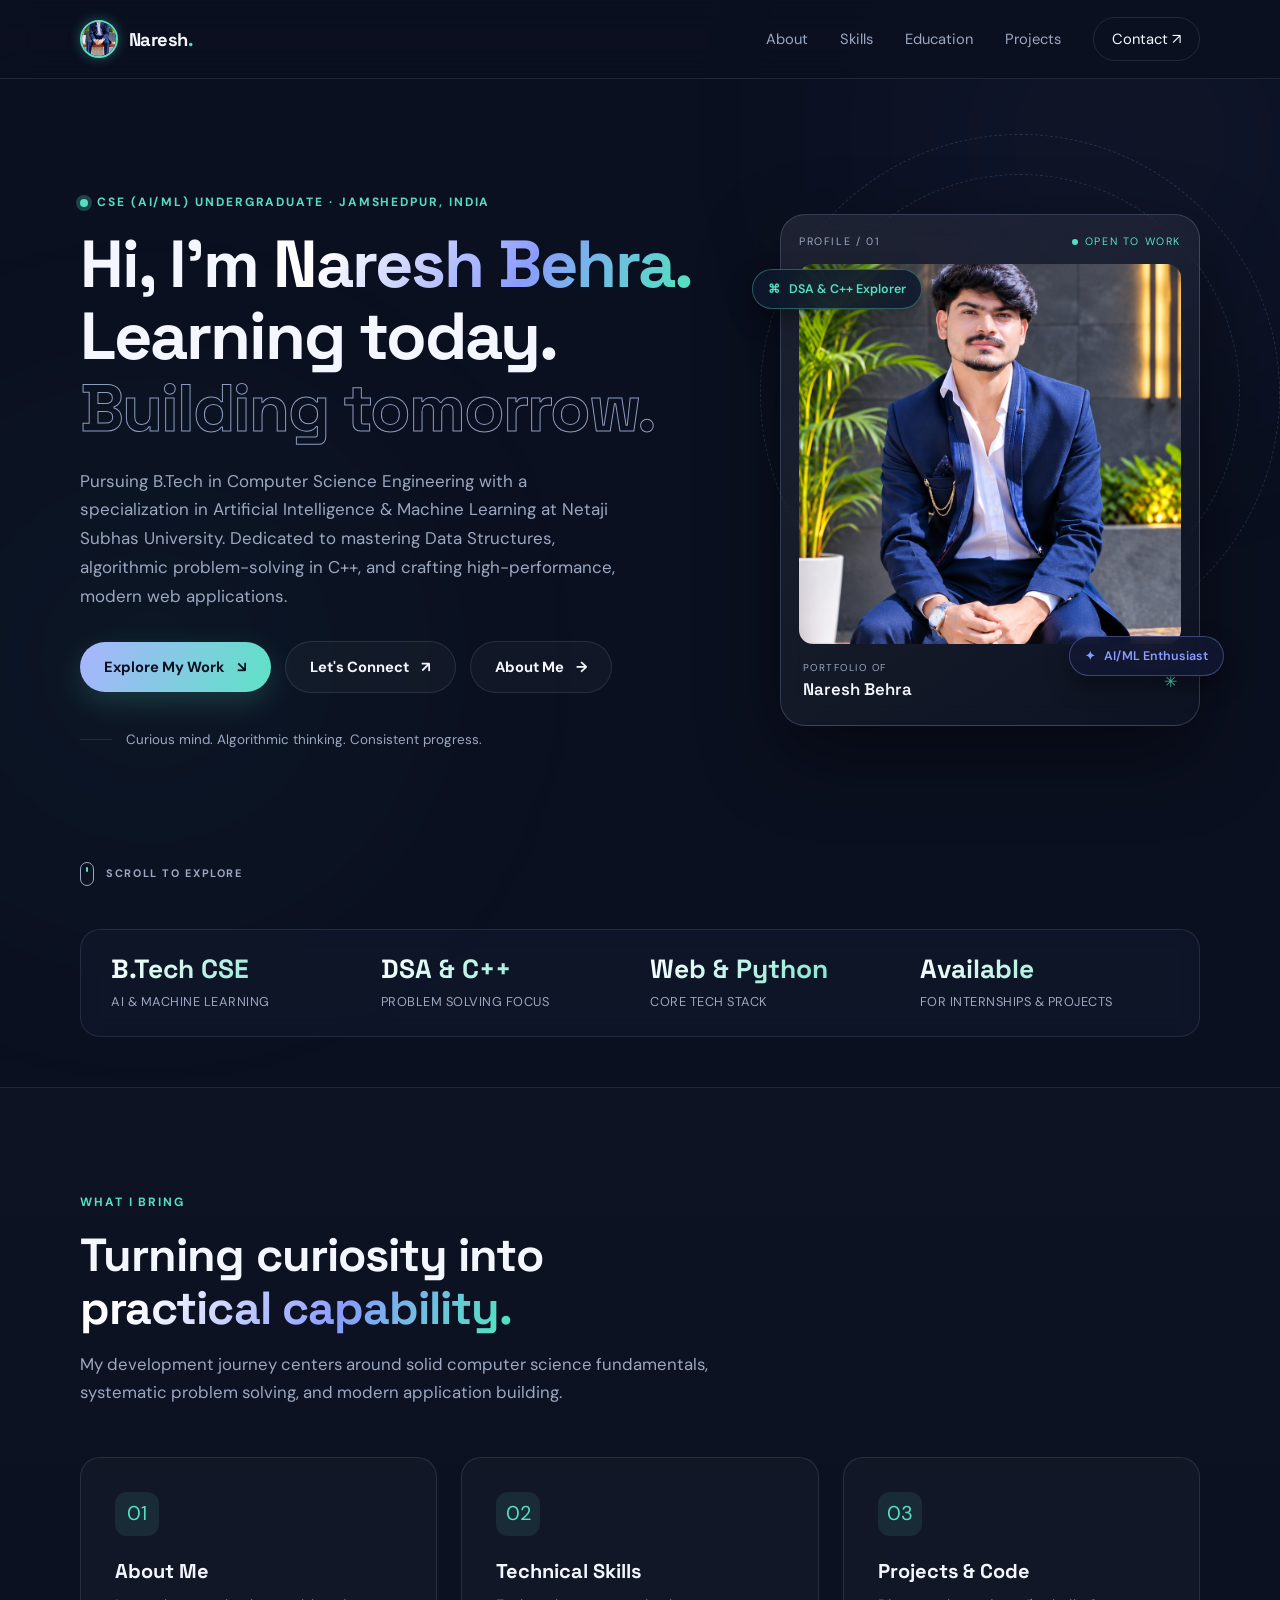
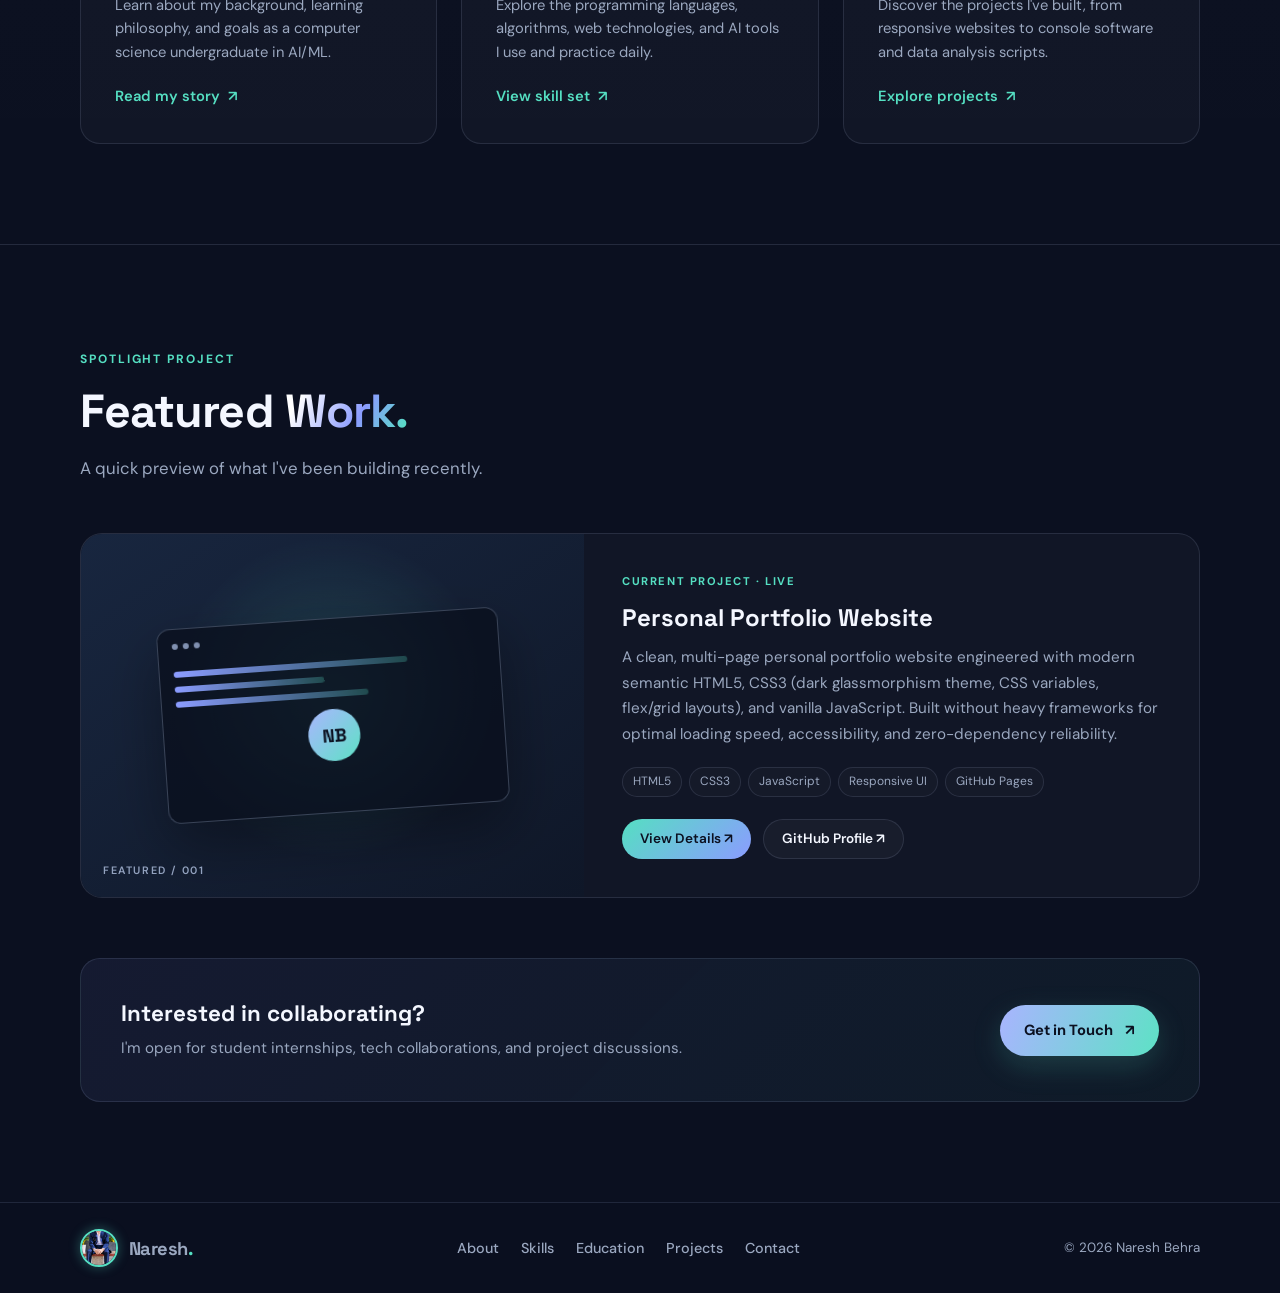
==== commit 4bcbf22a: "feat: add circular profile avatar next to brand name and full navigation links in footer" ====
--- a/index.html
+++ b/index.html
@@ -1,4 +1,4 @@
-<!DOCTYPE html>
+﻿<!DOCTYPE html>
 <html lang="en">
 
 <head>
@@ -53,7 +53,8 @@
         <nav class="nav container" aria-label="Main navigation">
             <!-- Brand Logo -->
             <a class="brand" href="index.html">
-                <span class="brand-mark">N</span>
+                <img class="brand-avatar" src="assets/images/profile.png" alt="Naresh Behra" onerror="this.style.display='none'; this.nextElementSibling.style.display='grid';">
+                <span class="brand-mark" style="display: none;">N</span>
                 <span>Naresh<span class="brand-dot">.</span></span>
             </a>
 
@@ -346,18 +347,17 @@
     <footer class="site-footer">
         <div class="container footer-inner">
             <a class="brand" href="index.html">
-                <span class="brand-mark">N</span>
+                <img class="brand-avatar" src="assets/images/profile.png" alt="Naresh Behra" onerror="this.style.display='none'; this.nextElementSibling.style.display='grid';">
+                <span class="brand-mark" style="display: none;">N</span>
                 <span>Naresh<span class="brand-dot">.</span></span>
             </a>
 
-            <p>
-                Designed with focus & built with HTML, CSS & JavaScript.
-            </p>
-
-            <div class="footer-links">
-                <a href="https://github.com/NB-CSE" target="_blank" rel="noopener noreferrer">GitHub</a>
-                <a href="https://www.linkedin.com/in/naresh-b25269381" target="_blank" rel="noopener noreferrer">LinkedIn</a>
-                <a href="mailto:nareshbehra911@gmail.com">Email</a>
+            <div class="footer-nav">
+                <a href="about.html">About</a>
+                <a href="skills.html">Skills</a>
+                <a href="education.html">Education</a>
+                <a href="projects.html">Projects</a>
+                <a href="contact.html">Contact</a>
             </div>
 
             <span>
--- a/style.css
+++ b/style.css
@@ -134,6 +134,22 @@
     transform: scale(1.02);
 }
 
+.brand-avatar {
+    width: 38px;
+    height: 38px;
+    border-radius: 50%;
+    object-fit: cover;
+    border: 2px solid var(--accent-2);
+    box-shadow: 0 0 12px rgba(85, 223, 194, 0.35);
+    flex-shrink: 0;
+    transition: transform 0.2s ease, box-shadow 0.2s ease;
+}
+
+.brand-avatar:hover {
+    transform: scale(1.08);
+    box-shadow: 0 0 16px rgba(85, 223, 194, 0.55);
+}
+
 .brand-mark {
     display: grid;
     place-items: center;
@@ -1435,7 +1451,28 @@
     gap: 20px;
     color: var(--muted);
     font-size: .84rem;
-}
+    flex-wrap: wrap;
+    padding: 20px 0;
+}
+
+.footer-nav {
+    display: flex;
+    align-items: center;
+    gap: 22px;
+    flex-wrap: wrap;
+}
+
+.footer-nav a {
+    color: var(--muted);
+    font-size: 0.9rem;
+    font-weight: 500;
+    transition: color 0.2s ease;
+}
+
+.footer-nav a:hover {
+    color: var(--accent-2);
+}
+
 
 .footer-inner p {
     margin: 0;
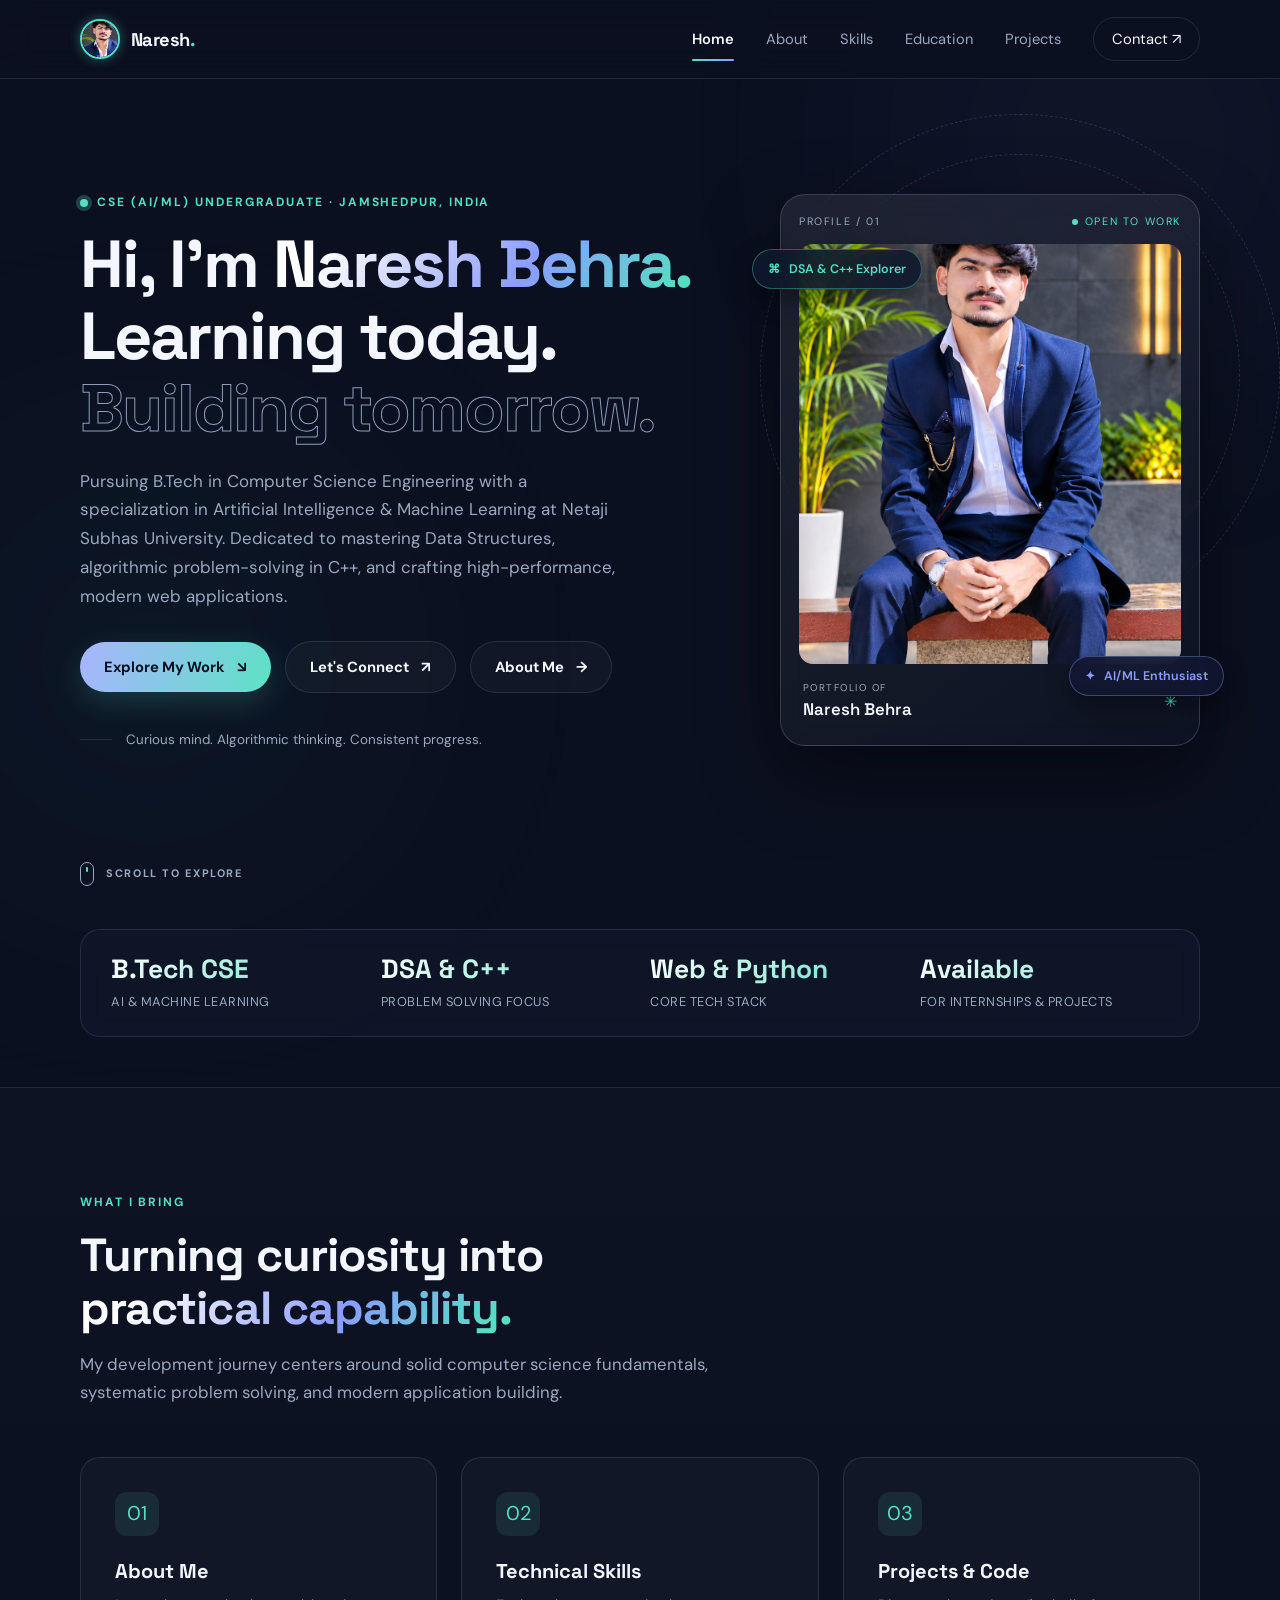
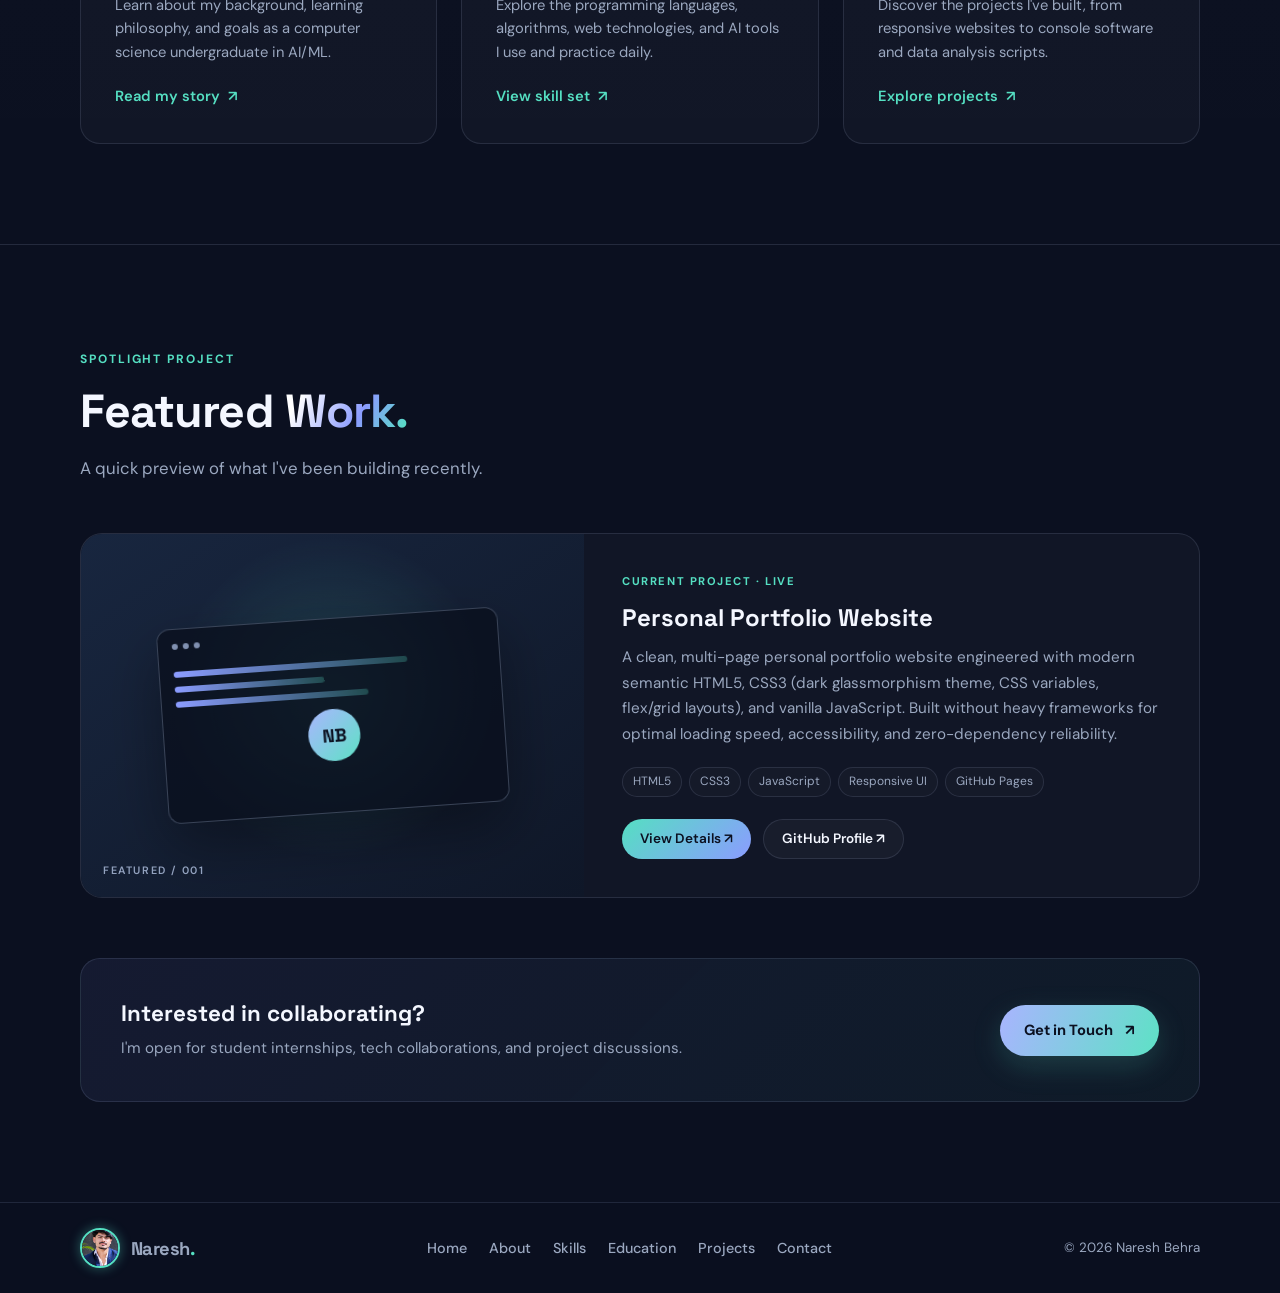
==== commit 8544c726: "feat: adjust image focal position to face and add complete nav links to header and footer" ====
--- a/index.html
+++ b/index.html
@@ -49,22 +49,19 @@
     <!-- ==============================
          NAVIGATION BAR
     ================================= -->
-    <header class="site-header">
+        <header class="site-header">
         <nav class="nav container" aria-label="Main navigation">
-            <!-- Brand Logo -->
             <a class="brand" href="index.html">
-                <img class="brand-avatar" src="assets/images/profile.png" alt="Naresh Behra" onerror="this.style.display='none'; this.nextElementSibling.style.display='grid';">
-                <span class="brand-mark" style="display: none;">N</span>
+                <img class="brand-avatar" src="assets/images/avatar.png" onerror="this.src='assets/images/profile.png';" alt="Naresh Behra">
                 <span>Naresh<span class="brand-dot">.</span></span>
             </a>
 
-            <!-- Mobile Menu Button -->
             <button class="menu-toggle" id="menuToggle" aria-label="Open navigation" aria-expanded="false">
                 ☰
             </button>
 
-            <!-- Navigation Links -->
             <div class="nav-links" id="navLinks">
+                <a href="index.html" class="active">Home</a>
                 <a href="about.html">About</a>
                 <a href="skills.html">Skills</a>
                 <a href="education.html">Education</a>
@@ -344,15 +341,15 @@
     <!-- ==============================
          FOOTER SECTION
     ================================= -->
-    <footer class="site-footer">
+        <footer class="site-footer">
         <div class="container footer-inner">
             <a class="brand" href="index.html">
-                <img class="brand-avatar" src="assets/images/profile.png" alt="Naresh Behra" onerror="this.style.display='none'; this.nextElementSibling.style.display='grid';">
-                <span class="brand-mark" style="display: none;">N</span>
+                <img class="brand-avatar" src="assets/images/avatar.png" onerror="this.src='assets/images/profile.png';" alt="Naresh Behra">
                 <span>Naresh<span class="brand-dot">.</span></span>
             </a>
 
             <div class="footer-nav">
+                <a href="index.html">Home</a>
                 <a href="about.html">About</a>
                 <a href="skills.html">Skills</a>
                 <a href="education.html">Education</a>
@@ -360,9 +357,9 @@
                 <a href="contact.html">Contact</a>
             </div>
 
-            <span>
-                © <span class="current-year">2026</span> Naresh Behra
-            </span>
+            <div class="footer-copy">
+                <span>© <span class="current-year">2026</span> Naresh Behra</span>
+            </div>
         </div>
     </footer>
 
--- a/style.css
+++ b/style.css
@@ -135,12 +135,13 @@
 }
 
 .brand-avatar {
-    width: 38px;
-    height: 38px;
+    width: 40px;
+    height: 40px;
     border-radius: 50%;
     object-fit: cover;
+    object-position: 45% 10%;
     border: 2px solid var(--accent-2);
-    box-shadow: 0 0 12px rgba(85, 223, 194, 0.35);
+    box-shadow: 0 0 12px rgba(85, 223, 194, 0.4);
     flex-shrink: 0;
     transition: transform 0.2s ease, box-shadow 0.2s ease;
 }
@@ -458,9 +459,9 @@
     display: block;
     width: 100%;
     height: auto;
-    max-height: 380px;
+    max-height: 420px;
     object-fit: cover;
-    object-position: center top;
+    object-position: 45% 10%;
     border-radius: 14px;
     background: linear-gradient(135deg, #1b263b, #0f172a);
     transition: transform .3s ease;
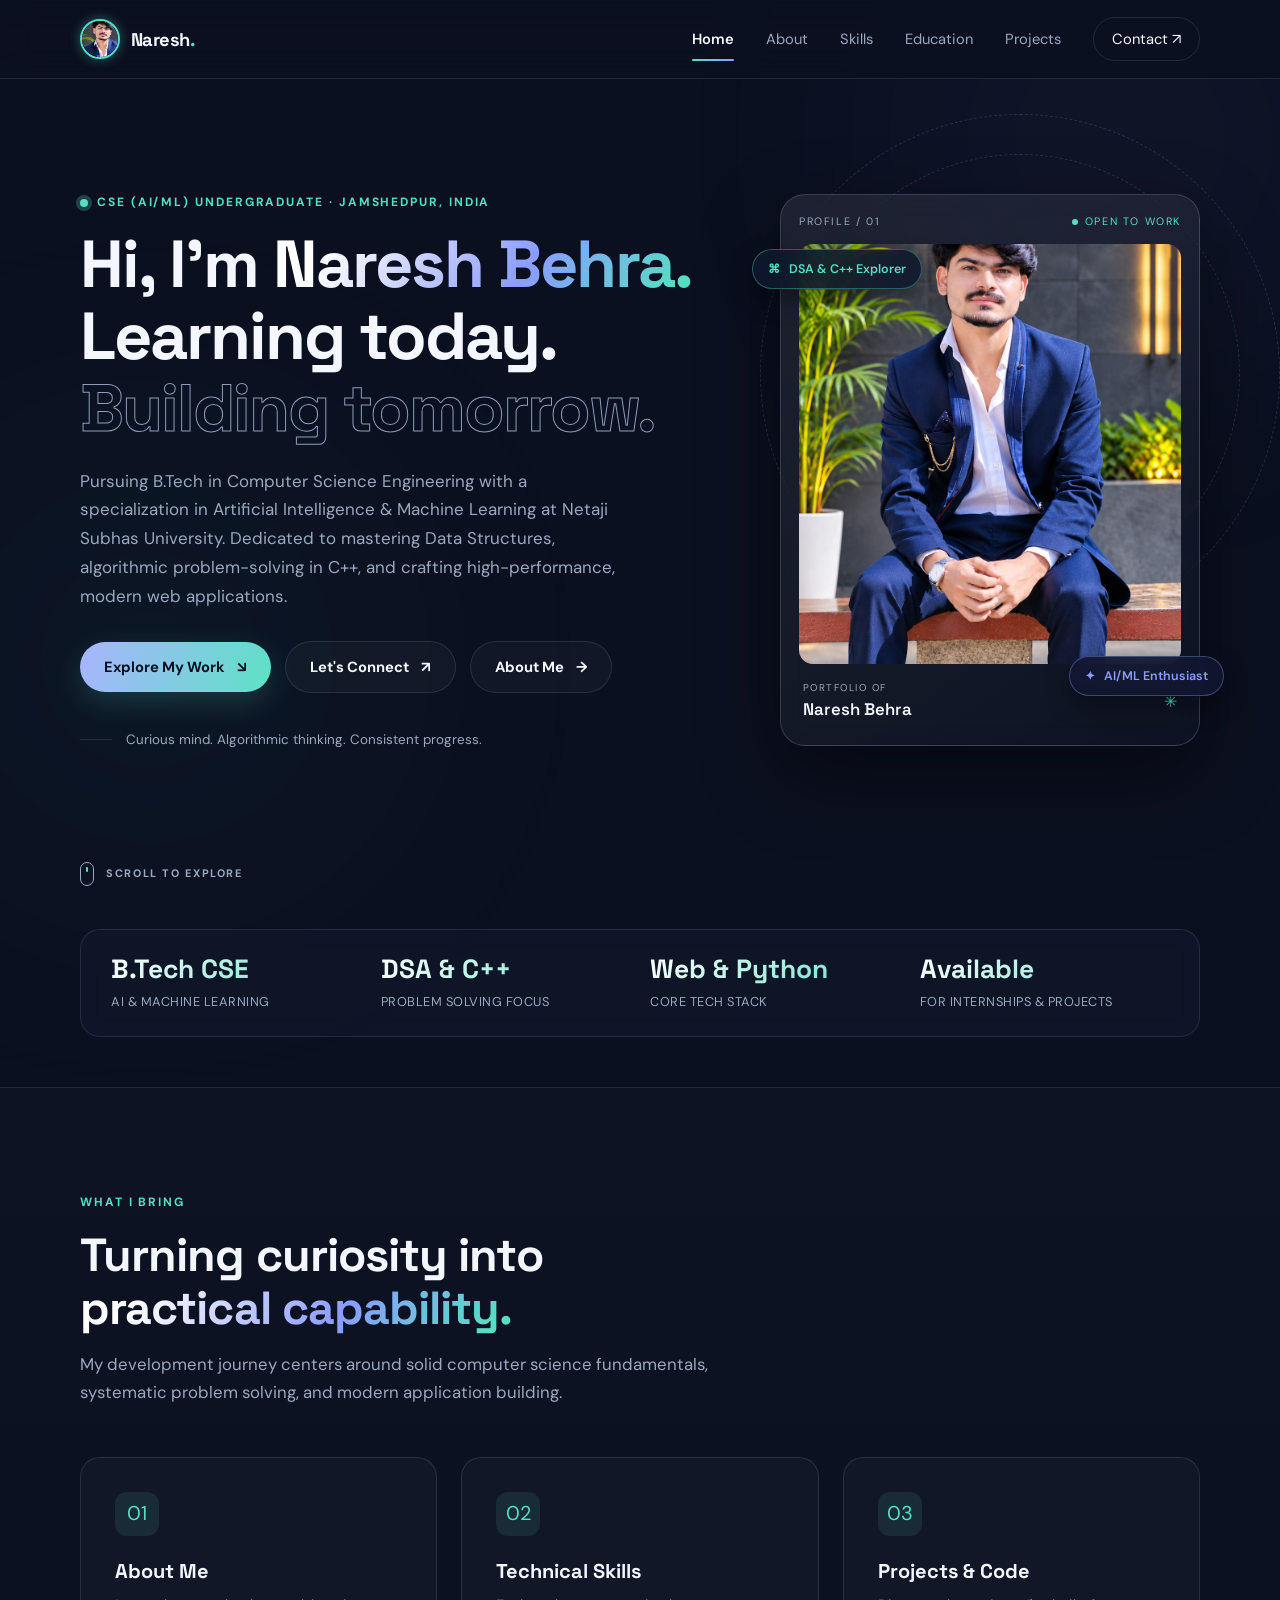
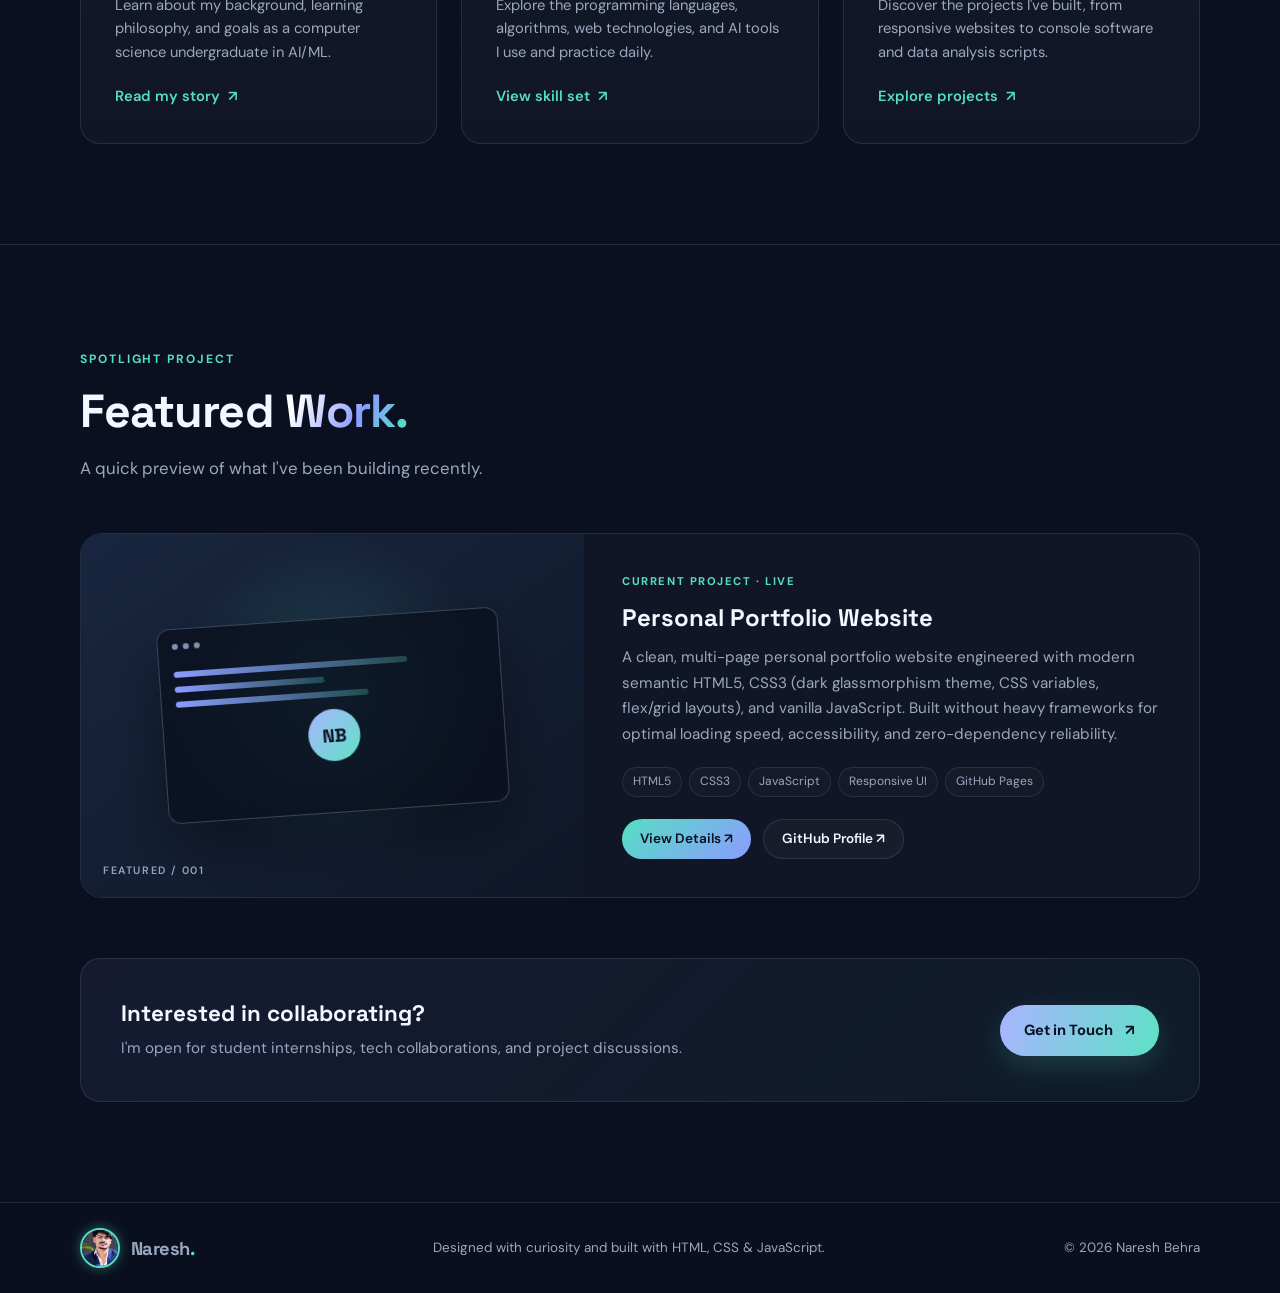
==== commit 7c358b50: "refactor: keep navigation links only in top header navbar and clean up footer" ====
--- a/index.html
+++ b/index.html
@@ -341,25 +341,16 @@
     <!-- ==============================
          FOOTER SECTION
     ================================= -->
-        <footer class="site-footer">
+            <footer class="site-footer">
         <div class="container footer-inner">
             <a class="brand" href="index.html">
                 <img class="brand-avatar" src="assets/images/avatar.png" onerror="this.src='assets/images/profile.png';" alt="Naresh Behra">
                 <span>Naresh<span class="brand-dot">.</span></span>
             </a>
 
-            <div class="footer-nav">
-                <a href="index.html">Home</a>
-                <a href="about.html">About</a>
-                <a href="skills.html">Skills</a>
-                <a href="education.html">Education</a>
-                <a href="projects.html">Projects</a>
-                <a href="contact.html">Contact</a>
-            </div>
-
-            <div class="footer-copy">
-                <span>© <span class="current-year">2026</span> Naresh Behra</span>
-            </div>
+            <p>Designed with curiosity and built with HTML, CSS & JavaScript.</p>
+
+            <span>© <span class="current-year">2026</span> Naresh Behra</span>
         </div>
     </footer>
 
